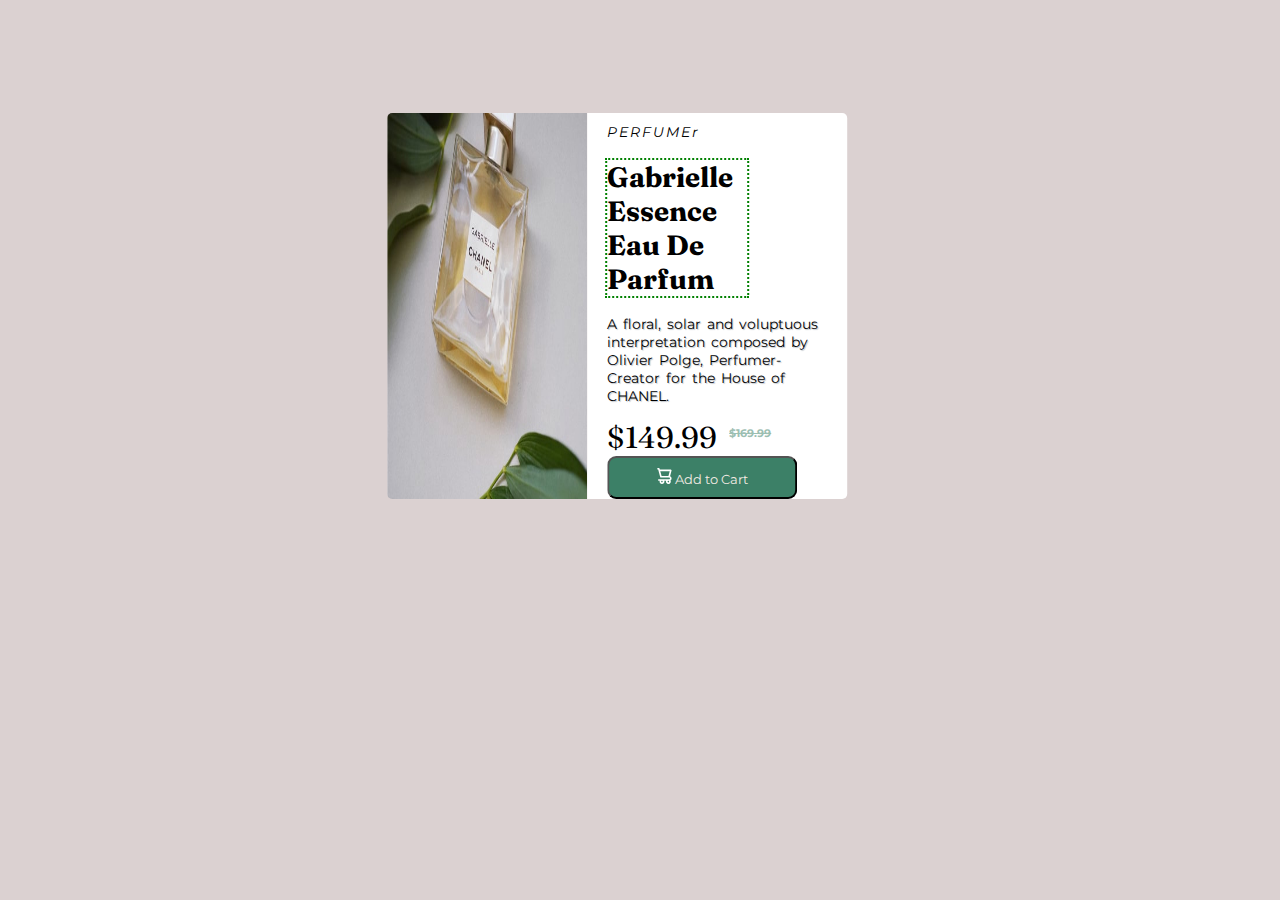
==== product-preview-card-component-main/index.html @ 92fa3150 "Initial commit" ====
<!DOCTYPE html>
<html lang="en">
<head>
  <meta charset="UTF-8">
  <meta name="viewport" content="width=device-width, initial-scale=1.0">
  <link rel="stylesheet" href="./styles.css">
  <title>Frontend Mentor | Product preview card component</title>
</head>
<body>
<!-- main wrapper  -->
  <div class="wrapper">

    <!-- product card  -->
    <section class="product-display">
      <picture>
        <source media="(max-width: 500px)" srcset="./images/image-product-mobile.jpg" />        
        <img src="./images/image-product-mobile.jpg" alt="Gabrielle Essence Eau De Parfum" class="product-image">
      </picture>

    </section>

<!-- right product details  -->
    <section class="product-details">
      <em class="perfume">PERFUMEr</em>
      <h1> Gabrielle Essence Eau De Parfum</h1>
      <p class="description">A floral, solar and voluptuous interpretation composed by Olivier Polge, Perfumer-Creator for the House of CHANEL.</p>

      <span class="new-price">$149.99 
      </span>
       <sup><span class="old-price">$169.99</span></sup> 


      <button><img src="./images/icon-cart.svg" alt="" class="cart-icon">  Add to Cart</button> 
</section>
     
    
  </div>

  
  <!-- <div class="attribution">
    Challenge by <a href="https://www.frontendmentor.io?ref=challenge" target="_blank">Frontend Mentor</a>. 
    Coded by <a href="#">Your Name Here</a>.
  </div> -->
</body>
</html>
---- product-preview-card-component-main/styles.css ----
/* imports----------------------------------------------------------------------------------------------------------------------------------------------------------------------------------------- */
@import url('https://fonts.googleapis.com/css2?family=Montserrat:wght@500;700&display=swap');
@import url('https://fonts.googleapis.com/css2?family=Fraunces:opsz,wght@9..144,700&display=swap');


/*[base64]*/
:root {
    --dark-cyan: hsl(158, 36%, 37%);
    --cream: hsl(30, 38%, 92%);
    --very-dark-blue: hsl(212, 21%, 14%);
    --dark-grayish-blue: hsl(228, 12%, 48%);
    --white: hsl(0, 0%, 100%);
}

html {
    box-sizing: border-box;
}


*,*::before,*::after {
    box-sizing: inherit;
}



img {
    width: 100%;
}


body {
    background-color: rgb(219, 209, 209);
    font-family: 'Fraunces','Montserrat', sans-serif;
    font-size: 14px;
    max-width: 1440px;
 }

p {
    font-size: 14px;
}

/* card-wrapper------------------------------------------------------------------------------------------------------------------------------------------------ */
.wrapper {
    position: relative;
    transform: translate(30%, 30%);
    height: 350px;
    display: grid;
    width: 100%;
    /* gap: 10px; */
    /* background-position: 50% 50%; */
    grid-template-columns: repeat(2, 200px);
}




/* left product card------------------------------------------------------------------------------------------------------------------------------------------------------------------------------------ */
.product-image {
    height: 100%;
    border-radius: 5px 0px 0px 5px;   
}


/* right product details------------------------------------------------------------------------------------------------------------------------------------------------------- */

.perfume {
    margin-top: 10px;
    display: inline-block;
    font-family: 'Montserrat', sans-serif;
    letter-spacing: 2px;
}

h1 {
    outline: 2px dotted green;
    width: 140px;
    font-weight: 700;
}

.description {
    font-family: 'Montserrat', sans-serif;
    word-spacing: 2px;
    text-shadow: 1px 1px 1px rgb(188, 194, 200);
    width: 220px;
}

.new-price {
    font-size: 30px;
}

.old-price {
    font-family: 'Montserrat', sans-serif;
    position: relative;
    bottom: 5px;
    color: var(--dark-cyan);
    /* text-shadow: var(--dark-grayish-blue) 0px 0px 0px; */
    /* outline: 2px dotted; */
    opacity: 50%;
    font-weight: 700;
    margin-left: 5px;
    display: inline-block;
    font-size: 11px;
    text-decoration: line-through;
}

button {
    font-family: 'Montserrat', sans-serif;
    color: var(--cream);
    border-radius: 9px;
    all: none;
    padding: 10px;
    width: 190px;
    background-color: var(--dark-cyan) ;
}

.cart-icon {
    width: initial;
}

.product-details {
    background-color: white;
    border-radius: 0px 5px 5px 0px;
    width: 260px;
    padding-left: 20px;
}


/* [base64] */
.attribution { 
    font-size: 11px; 
    text-align: center; 
}

.attribution a { 
    color: hsl(228, 45%, 44%); 
}

/* media [base64] */
/* 375px 1440px */

@media (max-width:500px) {

.wrapper {
    width: 360px;
    transform: none;
    display: flex;
    flex-direction: column;
    margin-top: 20px;
}

.product-details {
    width: 100%;
    border-radius: 0px 0px 5px 5px;
}

.product-image {
    width: 100%;
    border-radius: 5px 5px 0px 0px;

}

h1 {
    outline: 2px dotted green;
    width: 200px;
}

.old-price {
    text-decoration: line-through;
}

button {
    width: 94%;
    margin-top: 11px;
    margin-bottom: 20px;
    font-size: 12px;   
    font-weight: 700;
}

.cart-icon {
    margin-right: 7px;
    position: relative;
    top: 3px;
    width: 12px;
}

}
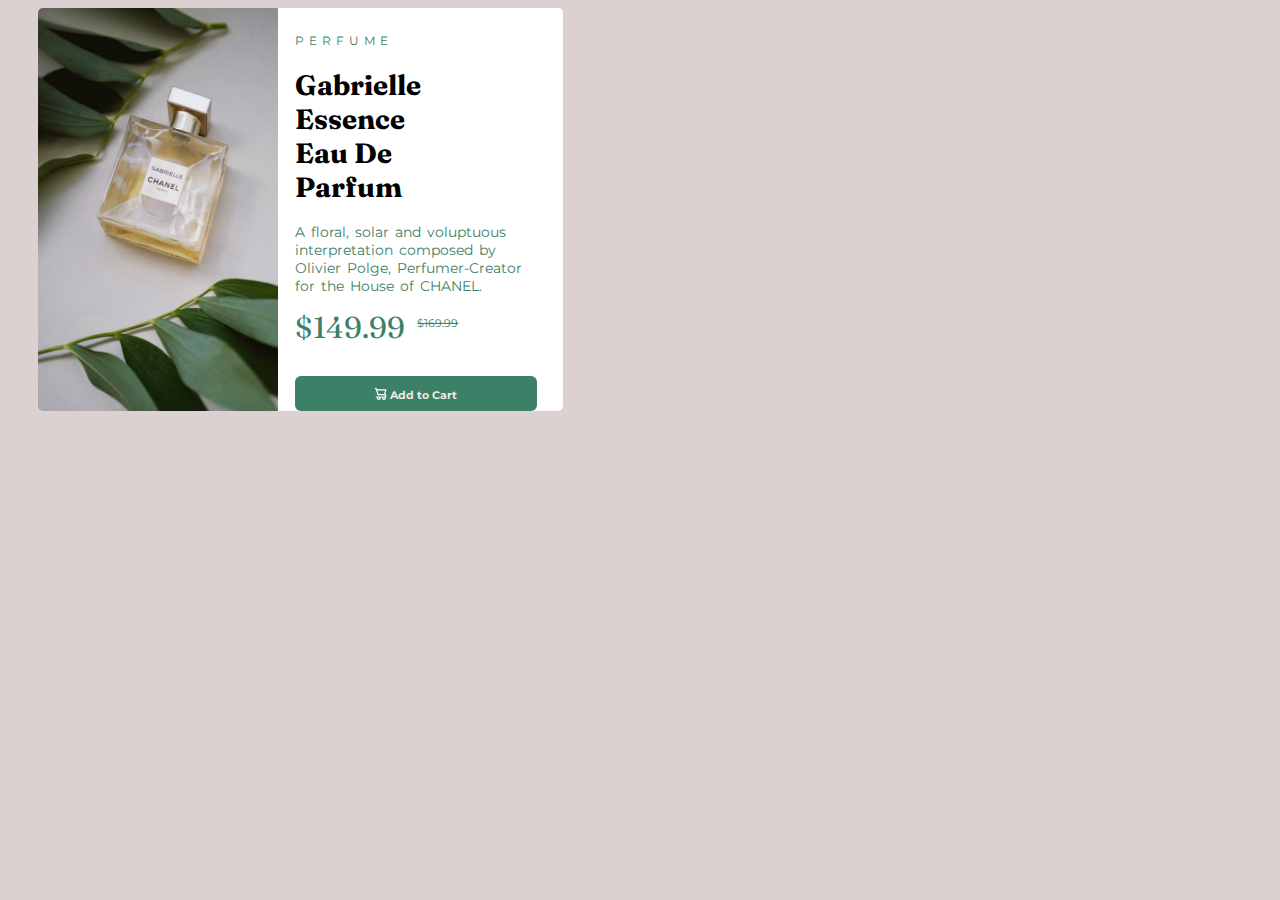
==== commit 82addc61: "Add  media queries" ====
--- a/product-preview-card-component-main/index.html
+++ b/product-preview-card-component-main/index.html
@@ -13,15 +13,15 @@
     <!-- product card  -->
     <section class="product-display">
       <picture>
-        <source media="(max-width: 500px)" srcset="./images/image-product-mobile.jpg" />        
-        <img src="./images/image-product-mobile.jpg" alt="Gabrielle Essence Eau De Parfum" class="product-image">
+        <source media="(max-width: 550px)" srcset="./images/image-product-mobile.jpg" />        
+        <img src="./images/image-product-desktop.jpg" alt="Gabrielle Essence Eau De Parfum" class="product-image">
       </picture>
 
     </section>
 
 <!-- right product details  -->
     <section class="product-details">
-      <em class="perfume">PERFUMEr</em>
+      <em class="perfume">PERFUME</em>
       <h1> Gabrielle Essence Eau De Parfum</h1>
       <p class="description">A floral, solar and voluptuous interpretation composed by Olivier Polge, Perfumer-Creator for the House of CHANEL.</p>
 
--- a/product-preview-card-component-main/styles.css
+++ b/product-preview-card-component-main/styles.css
@@ -1,4 +1,4 @@
-/* imports----------------------------------------------------------------------------------------------------------------------------------------------------------------------------------------- */
+/* [base64]*/
 @import url('https://fonts.googleapis.com/css2?family=Montserrat:wght@500;700&display=swap');
 @import url('https://fonts.googleapis.com/css2?family=Fraunces:opsz,wght@9..144,700&display=swap');
 
@@ -23,39 +23,35 @@
 
 
 
-img {
-    width: 100%;
-}
-
-
 body {
     background-color: rgb(219, 209, 209);
     font-family: 'Fraunces','Montserrat', sans-serif;
     font-size: 14px;
     max-width: 1440px;
- }
-
-p {
-    font-size: 14px;
 }
 
 /* card-wrapper------------------------------------------------------------------------------------------------------------------------------------------------ */
 .wrapper {
     position: relative;
-    transform: translate(30%, 30%);
     height: 350px;
     display: grid;
+    width: fit-content;
+    gap: 0px;
+    /* background-position: 50% 50%; */
+    grid-template-columns: repeat(2, auto);
+}
+
+
+
+
+/* left product card------------------------------------------------------------------------------------------------------------------------------------------------------------------------------------ */
+
+.product-display {
+    width: 240px;
+}
+
+.product-image {
     width: 100%;
-    /* gap: 10px; */
-    /* background-position: 50% 50%; */
-    grid-template-columns: repeat(2, 200px);
-}
-
-
-
-
-/* left product card------------------------------------------------------------------------------------------------------------------------------------------------------------------------------------ */
-.product-image {
     height: 100%;
     border-radius: 5px 0px 0px 5px;   
 }
@@ -63,28 +59,33 @@
 
 /* right product details------------------------------------------------------------------------------------------------------------------------------------------------------- */
 
+
 .perfume {
-    margin-top: 10px;
+    color: var(--dark-cyan);
+    font-style: unset;
+    font-size: 12px;
+    margin-top: 25px;
     display: inline-block;
     font-family: 'Montserrat', sans-serif;
-    letter-spacing: 2px;
+    letter-spacing: 5px;
 }
 
 h1 {
-    outline: 2px dotted green;
     width: 140px;
     font-weight: 700;
 }
 
 .description {
+    color: var(--dark-cyan);
     font-family: 'Montserrat', sans-serif;
     word-spacing: 2px;
-    text-shadow: 1px 1px 1px rgb(188, 194, 200);
-    width: 220px;
+    width: 227px;
+    font-size: 14px;
 }
 
 .new-price {
     font-size: 30px;
+    color: var(--dark-cyan);
 }
 
 .old-price {
@@ -92,10 +93,6 @@
     position: relative;
     bottom: 5px;
     color: var(--dark-cyan);
-    /* text-shadow: var(--dark-grayish-blue) 0px 0px 0px; */
-    /* outline: 2px dotted; */
-    opacity: 50%;
-    font-weight: 700;
     margin-left: 5px;
     display: inline-block;
     font-size: 11px;
@@ -103,24 +100,34 @@
 }
 
 button {
+    font-weight: 700;
+    font-size: 11px;
+    margin-top: 30px;
     font-family: 'Montserrat', sans-serif;
     color: var(--cream);
-    border-radius: 9px;
-    all: none;
+    border-radius: 6px;
+    border-style: none;
     padding: 10px;
-    width: 190px;
+    width: 90%;
     background-color: var(--dark-cyan) ;
 }
 
+button:hover {
+    cursor: pointer;
+    background-color: var(--very-dark-blue);
+}
+
 .cart-icon {
-    width: initial;
+    position: relative;
+    top: 2px;
+    width: 12px;
 }
 
 .product-details {
     background-color: white;
     border-radius: 0px 5px 5px 0px;
-    width: 260px;
-    padding-left: 20px;
+    width: 285px;
+    padding: 0px 0px 0px 17px;
 }
 
 
@@ -134,17 +141,44 @@
     color: hsl(228, 45%, 44%); 
 }
 
+
+
+
 /* media [base64] */
 /* 375px 1440px */
 
-@media (max-width:500px) {
+@media (min-width: 500px) {
+    .wrapper {
+        position: absolute;
+        left: 3%;
+    }
+}
+
+
+@media (max-width: 550px) {
 
 .wrapper {
-    width: 360px;
+    width: 335px;
     transform: none;
     display: flex;
     flex-direction: column;
     margin-top: 20px;
+    margin-left: 20px;
+}
+
+
+.product-display {
+    width: fit-content;
+}
+
+.product-image {
+    width: 100%;
+    border-radius: 5px 5px 0px 0px;
+
+}
+
+.perfume {
+    margin-top: 20px;
 }
 
 .product-details {
@@ -152,15 +186,15 @@
     border-radius: 0px 0px 5px 5px;
 }
 
-.product-image {
-    width: 100%;
-    border-radius: 5px 5px 0px 0px;
-
-}
-
 h1 {
-    outline: 2px dotted green;
-    width: 200px;
+    width: fit-content;
+    font-size: 30px;
+    margin-bottom: 8px;
+    margin-top: 6px;
+}
+
+.description {
+    width: 302px;
 }
 
 .old-price {
@@ -175,12 +209,7 @@
     font-weight: 700;
 }
 
-.cart-icon {
-    margin-right: 7px;
-    position: relative;
-    top: 3px;
-    width: 12px;
-}
-
-}
-
+}
+
+
+
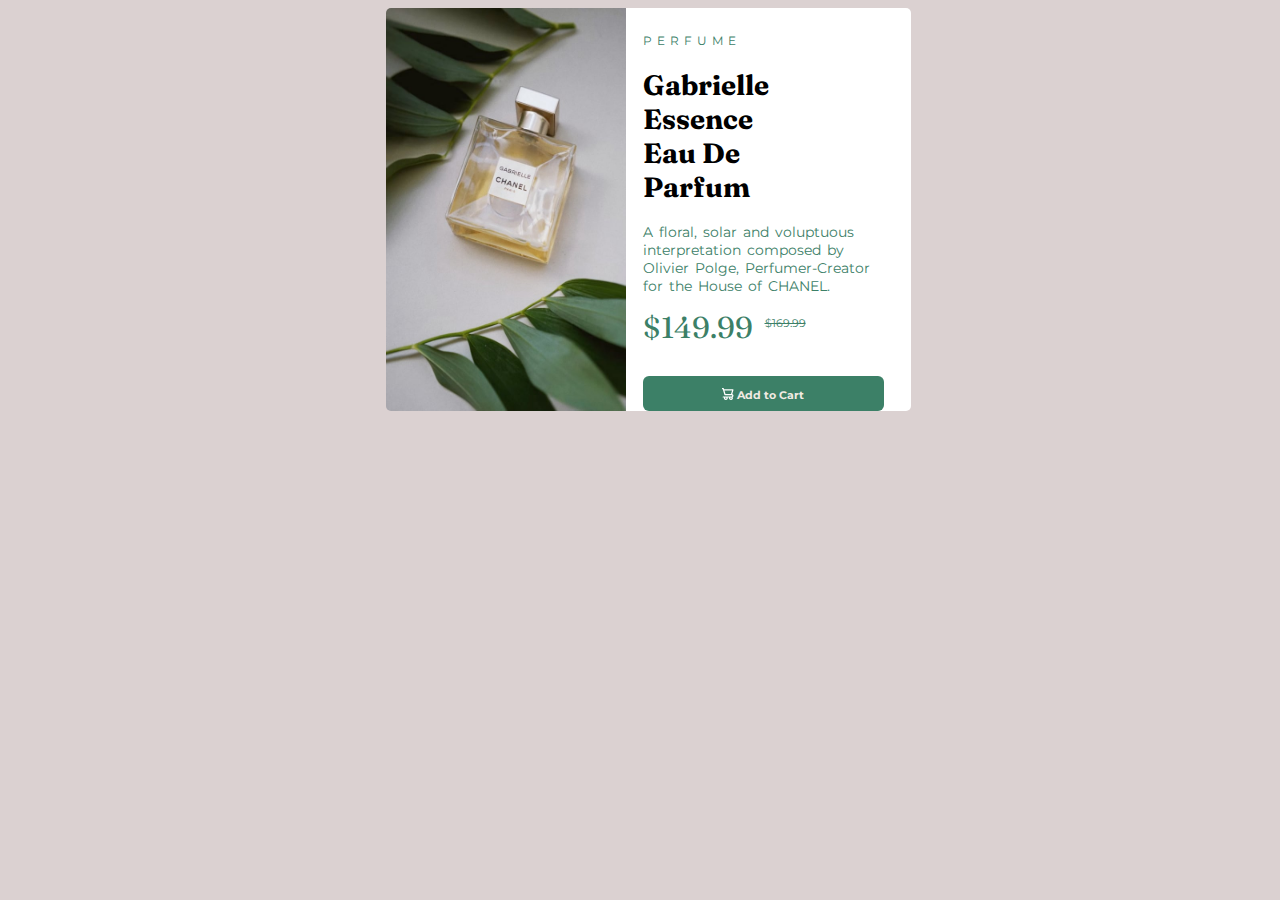
==== commit b37b5ef2: "Fix responsive issues" ====
--- a/product-preview-card-component-main/index.html
+++ b/product-preview-card-component-main/index.html
@@ -8,6 +8,7 @@
 </head>
 <body>
 <!-- main wrapper  -->
+<div class="container">
   <div class="wrapper">
 
     <!-- product card  -->
@@ -35,7 +36,7 @@
      
     
   </div>
-
+</div>
   
   <!-- <div class="attribution">
     Challenge by <a href="https://www.frontendmentor.io?ref=challenge" target="_blank">Frontend Mentor</a>. 
--- a/product-preview-card-component-main/styles.css
+++ b/product-preview-card-component-main/styles.css
@@ -27,17 +27,23 @@
     background-color: rgb(219, 209, 209);
     font-family: 'Fraunces','Montserrat', sans-serif;
     font-size: 14px;
-    max-width: 1440px;
+  
 }
 
 /* card-wrapper------------------------------------------------------------------------------------------------------------------------------------------------ */
+.container {
+    width: 50vw;
+    display: flex;
+    justify-content: space-around;
+}
+
+
 .wrapper {
     position: relative;
-    height: 350px;
+    left: 50%;
     display: grid;
     width: fit-content;
     gap: 0px;
-    /* background-position: 50% 50%; */
     grid-template-columns: repeat(2, auto);
 }
 
@@ -147,17 +153,12 @@
 /* media [base64] */
 /* 375px 1440px */
 
-@media (min-width: 500px) {
-    .wrapper {
-        position: absolute;
-        left: 3%;
-    }
-}
-
 
 @media (max-width: 550px) {
 
 .wrapper {
+    position: relative;
+    left: 50%;
     width: 335px;
     transform: none;
     display: flex;
